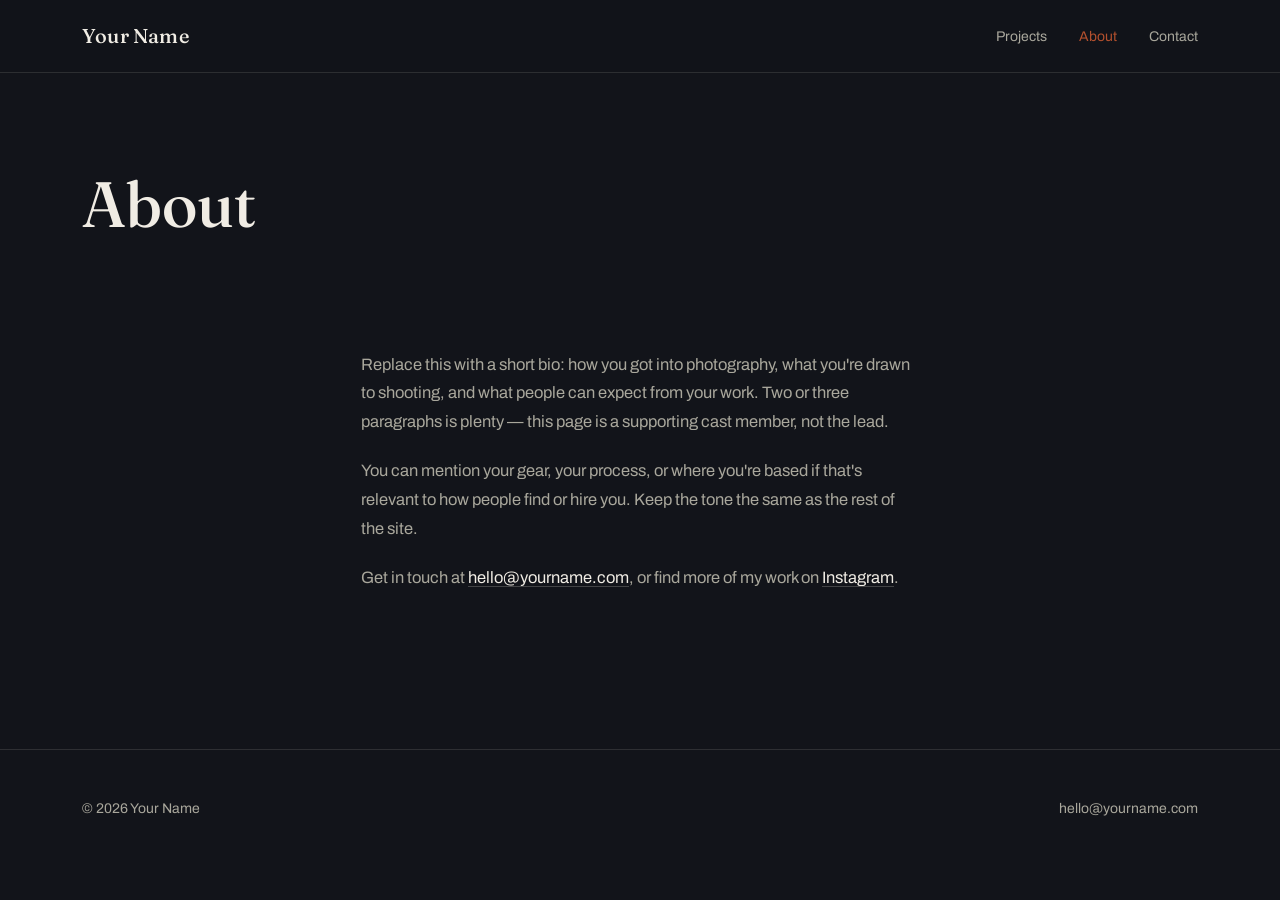
==== about.html @ a1bf1cac "fixed structure" ====
<!DOCTYPE html>
<html lang="en">
<head>
<meta charset="UTF-8">
<meta name="viewport" content="width=device-width, initial-scale=1.0">
<title>About — Your Name Photography</title>
<link rel="stylesheet" href="css/style.css">
</head>
<body>

<nav class="site-nav">
  <div class="wrap">
    <a href="index.html" class="brand">Your Name</a>
    <div class="links">
      <a href="index.html">Projects</a>
      <a href="about.html" class="current">About</a>
      <a href="mailto:hello@yourname.com">Contact</a>
    </div>
  </div>
</nav>

<header class="hero" style="padding-bottom: 0; border-bottom: none;">
  <div class="wrap">
    <h1 style="max-width: 12ch;">About</h1>
  </div>
</header>

<main class="wrap about-body">
  <p>Replace this with a short bio: how you got into photography, what you're drawn to shooting, and what people can expect from your work. Two or three paragraphs is plenty — this page is a supporting cast member, not the lead.</p>
  <p>You can mention your gear, your process, or where you're based if that's relevant to how people find or hire you. Keep the tone the same as the rest of the site.</p>
  <p>Get in touch at <a href="mailto:hello@yourname.com">hello@yourname.com</a>, or find more of my work on <a href="#">Instagram</a>.</p>
</main>

<footer class="site-footer">
  <div class="wrap" style="display:flex; justify-content:space-between; width:100%;">
    <span>&copy; <span id="year"></span> Your Name</span>
    <a href="mailto:hello@yourname.com">hello@yourname.com</a>
  </div>
</footer>

<script>document.getElementById("year").textContent = new Date().getFullYear();</script>
</body>
</html>
---- css/style.css ----
@import url('https://fonts.googleapis.com/css2?family=Fraunces:opsz,wght@9..144,400;9..144,500;9..144,600&family=Archivo:wght@400;500;600&display=swap');

:root {
  --bg: #12141a;
  --bg-elevated: #1b1e26;
  --text: #f0ece4;
  --text-muted: #a9a79c;
  --accent: #b3502e;
  --line: rgba(240, 236, 228, 0.12);
  --line-strong: rgba(240, 236, 228, 0.22);
  --max-width: 1180px;
}

* { box-sizing: border-box; }

html { scroll-behavior: smooth; }

body {
  margin: 0;
  background: var(--bg);
  color: var(--text);
  font-family: 'Archivo', sans-serif;
  line-height: 1.5;
  -webkit-font-smoothing: antialiased;
}

img { max-width: 100%; display: block; }

a {
  color: inherit;
  text-decoration: none;
}

.wrap {
  max-width: var(--max-width);
  margin: 0 auto;
  padding: 0 32px;
}

/* Nav */
.site-nav {
  position: sticky;
  top: 0;
  z-index: 50;
  background: rgba(18, 20, 26, 0.88);
  backdrop-filter: blur(8px);
  border-bottom: 1px solid var(--line);
}

.site-nav .wrap {
  display: flex;
  align-items: center;
  justify-content: space-between;
  height: 72px;
}

.site-nav .brand {
  font-family: 'Fraunces', serif;
  font-size: 20px;
  font-weight: 500;
  letter-spacing: 0.01em;
}

.site-nav .links {
  display: flex;
  gap: 32px;
  font-size: 14px;
  color: var(--text-muted);
}

.site-nav .links a {
  transition: color 0.15s ease;
}

.site-nav .links a:hover,
.site-nav .links a.current {
  color: var(--accent);
}

/* Hero */
.hero {
  padding: 96px 0 64px;
  border-bottom: 1px solid var(--line);
}

.hero h1 {
  font-family: 'Fraunces', serif;
  font-weight: 500;
  font-size: clamp(36px, 6vw, 64px);
  line-height: 1.08;
  max-width: 14ch;
  margin: 0 0 24px;
}

.hero p {
  font-size: 17px;
  color: var(--text-muted);
  max-width: 52ch;
  margin: 0;
}

/* Project spreads (homepage) */
.spreads {
  padding: 8px 0;
}

.spread {
  display: grid;
  grid-template-columns: 1.3fr 1fr;
  gap: 48px;
  padding: 80px 0;
  border-bottom: 1px solid var(--line);
  align-items: center;
}

.spread:last-child { border-bottom: none; }

.spread.flip {
  grid-template-columns: 1fr 1.3fr;
}

.spread.flip .spread-photos { order: 2; }
.spread.flip .spread-caption { order: 1; }

.spread-photos {
  display: grid;
  grid-template-columns: 2fr 1fr;
  grid-template-rows: repeat(2, 1fr);
  gap: 10px;
  height: 360px;
}

.spread-photos a {
  overflow: hidden;
  display: block;
  position: relative;
}

.spread-photos img {
  width: 100%;
  height: 100%;
  object-fit: cover;
  transition: transform 0.5s ease;
}

.spread-photos a:hover img {
  transform: scale(1.04);
}

.spread-photos .ph-main {
  grid-row: 1 / 3;
}

.spread-caption {
  padding: 0 8px;
}

.spread-caption .meta {
  font-size: 13px;
  color: var(--accent);
  margin: 0 0 12px;
  text-transform: none;
}

.spread-caption h2 {
  font-family: 'Fraunces', serif;
  font-weight: 500;
  font-size: 30px;
  margin: 0 0 14px;
  line-height: 1.2;
}

.spread-caption h2 a:hover { color: var(--accent); }

.spread-caption p {
  color: var(--text-muted);
  font-size: 15.5px;
  line-height: 1.65;
  max-width: 42ch;
  margin: 0 0 22px;
}

.view-link {
  font-size: 14px;
  border-bottom: 1px solid var(--line-strong);
  padding-bottom: 3px;
  transition: border-color 0.15s ease, color 0.15s ease;
}

.view-link:hover {
  color: var(--accent);
  border-color: var(--accent);
}

/* Footer */
.site-footer {
  border-top: 1px solid var(--line);
  padding: 48px 0;
  margin-top: 40px;
  color: var(--text-muted);
  font-size: 14px;
  display: flex;
  justify-content: space-between;
}

.site-footer a:hover { color: var(--accent); }

/* Project page */
.project-header {
  padding: 72px 0 48px;
  border-bottom: 1px solid var(--line);
}

.project-header .back {
  display: inline-block;
  font-size: 14px;
  color: var(--text-muted);
  margin-bottom: 28px;
}

.project-header .back:hover { color: var(--accent); }

.project-header h1 {
  font-family: 'Fraunces', serif;
  font-weight: 500;
  font-size: clamp(32px, 5vw, 48px);
  margin: 0 0 18px;
}

.project-header .meta-row {
  font-size: 14px;
  color: var(--accent);
  margin-bottom: 20px;
}

.project-header .story {
  color: var(--text-muted);
  font-size: 16.5px;
  max-width: 60ch;
  line-height: 1.7;
}

.gallery {
  padding: 56px 0 96px;
  columns: 3 280px;
  column-gap: 14px;
}

.gallery a {
  display: block;
  break-inside: avoid;
  margin-bottom: 14px;
  overflow: hidden;
  cursor: zoom-in;
}

.gallery img {
  width: 100%;
  height: auto;
  transition: transform 0.4s ease, opacity 0.15s ease;
}

.gallery a:hover img {
  transform: scale(1.02);
  opacity: 0.92;
}

/* Lightbox */
.lightbox {
  position: fixed;
  inset: 0;
  background: rgba(10, 11, 14, 0.96);
  display: none;
  align-items: center;
  justify-content: center;
  z-index: 200;
  padding: 40px;
}

.lightbox.open { display: flex; }

.lightbox img {
  max-width: 100%;
  max-height: 86vh;
  width: auto;
  margin: 0 auto;
}

.lightbox .lb-close,
.lightbox .lb-prev,
.lightbox .lb-next {
  position: absolute;
  background: none;
  border: none;
  color: var(--text);
  font-size: 15px;
  font-family: 'Archivo', sans-serif;
  cursor: pointer;
  padding: 12px 16px;
}

.lightbox .lb-close {
  top: 16px;
  right: 16px;
}

.lightbox .lb-prev { left: 8px; top: 50%; transform: translateY(-50%); font-size: 28px; }
.lightbox .lb-next { right: 8px; top: 50%; transform: translateY(-50%); font-size: 28px; }

.lightbox .lb-counter {
  position: absolute;
  bottom: 20px;
  left: 50%;
  transform: translateX(-50%);
  font-size: 13px;
  color: var(--text-muted);
}

.lightbox .lb-prev:hover,
.lightbox .lb-next:hover,
.lightbox .lb-close:hover {
  color: var(--accent);
}

/* About page */
.about-body {
  padding: 72px 0 96px;
  max-width: 62ch;
}

.about-body p {
  color: var(--text-muted);
  font-size: 16.5px;
  line-height: 1.75;
  margin-bottom: 20px;
}

.about-body a { color: var(--text); border-bottom: 1px solid var(--line-strong); }
.about-body a:hover { color: var(--accent); border-color: var(--accent); }

/* Responsive */
@media (max-width: 860px) {
  .spread,
  .spread.flip {
    grid-template-columns: 1fr;
  }
  .spread.flip .spread-photos,
  .spread.flip .spread-caption,
  .spread-photos,
  .spread-caption { order: initial; }
  .spread-photos { height: 300px; }
  .gallery { columns: 2 200px; }
  .site-nav .links { gap: 20px; }
}

@media (max-width: 520px) {
  .wrap { padding: 0 20px; }
  .gallery { columns: 1; }
  .spread-photos { height: 260px; }
}

@media (prefers-reduced-motion: reduce) {
  * { transition: none !important; scroll-behavior: auto !important; }
}
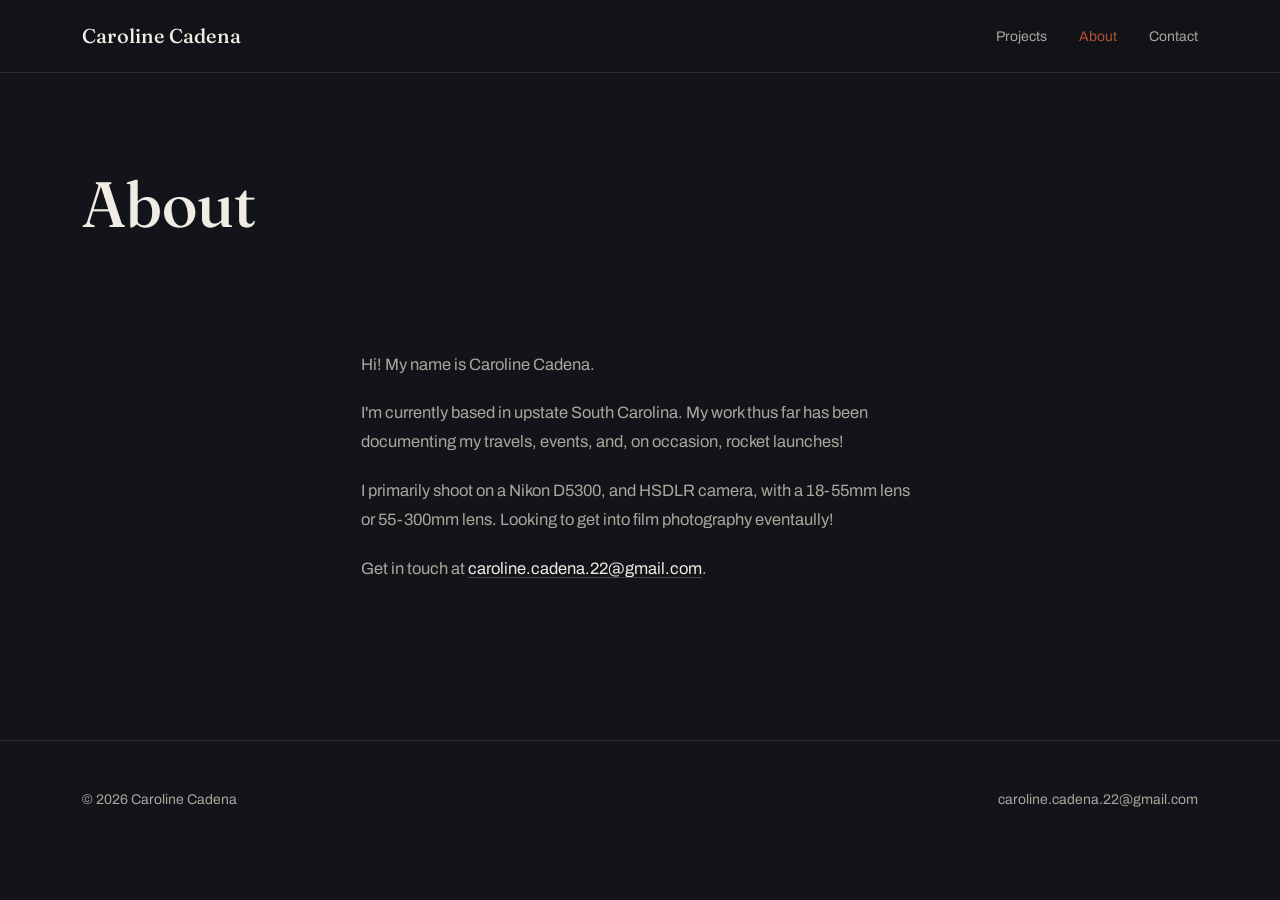
==== commit 5a446538: "first project added" ====
--- a/about.html
+++ b/about.html
@@ -3,18 +3,18 @@
 <head>
 <meta charset="UTF-8">
 <meta name="viewport" content="width=device-width, initial-scale=1.0">
-<title>About — Your Name Photography</title>
+<title>About — Caroline Cadena Photography</title>
 <link rel="stylesheet" href="css/style.css">
 </head>
 <body>
 
 <nav class="site-nav">
   <div class="wrap">
-    <a href="index.html" class="brand">Your Name</a>
+    <a href="index.html" class="brand">Caroline Cadena</a>
     <div class="links">
       <a href="index.html">Projects</a>
       <a href="about.html" class="current">About</a>
-      <a href="mailto:hello@yourname.com">Contact</a>
+      <a href="mailto:caroline.cadena.22@gmail.com">Contact</a>
     </div>
   </div>
 </nav>
@@ -26,15 +26,16 @@
 </header>
 
 <main class="wrap about-body">
-  <p>Replace this with a short bio: how you got into photography, what you're drawn to shooting, and what people can expect from your work. Two or three paragraphs is plenty — this page is a supporting cast member, not the lead.</p>
-  <p>You can mention your gear, your process, or where you're based if that's relevant to how people find or hire you. Keep the tone the same as the rest of the site.</p>
-  <p>Get in touch at <a href="mailto:hello@yourname.com">hello@yourname.com</a>, or find more of my work on <a href="#">Instagram</a>.</p>
+  <p>Hi! My name is Caroline Cadena. </p>
+  <p>I'm currently based in upstate South Carolina. My work thus far has been documenting my travels, events, and, on occasion, rocket launches!</p>
+  <p>I primarily shoot on a Nikon D5300, and HSDLR camera, with a 18-55mm lens or 55-300mm lens. Looking to get into film photography eventaully!</p>
+  <p>Get in touch at <a href="mailto:caroline.cadena.22@gmail.com">caroline.cadena.22@gmail.com</a>.</p>
 </main>
 
 <footer class="site-footer">
   <div class="wrap" style="display:flex; justify-content:space-between; width:100%;">
-    <span>&copy; <span id="year"></span> Your Name</span>
-    <a href="mailto:hello@yourname.com">hello@yourname.com</a>
+    <span>&copy; <span id="year"></span> Caroline Cadena</span>
+    <a href="mailto:caroline.cadena.22@gmail.com">caroline.cadena.22@gmail.com</a>
   </div>
 </footer>
 
